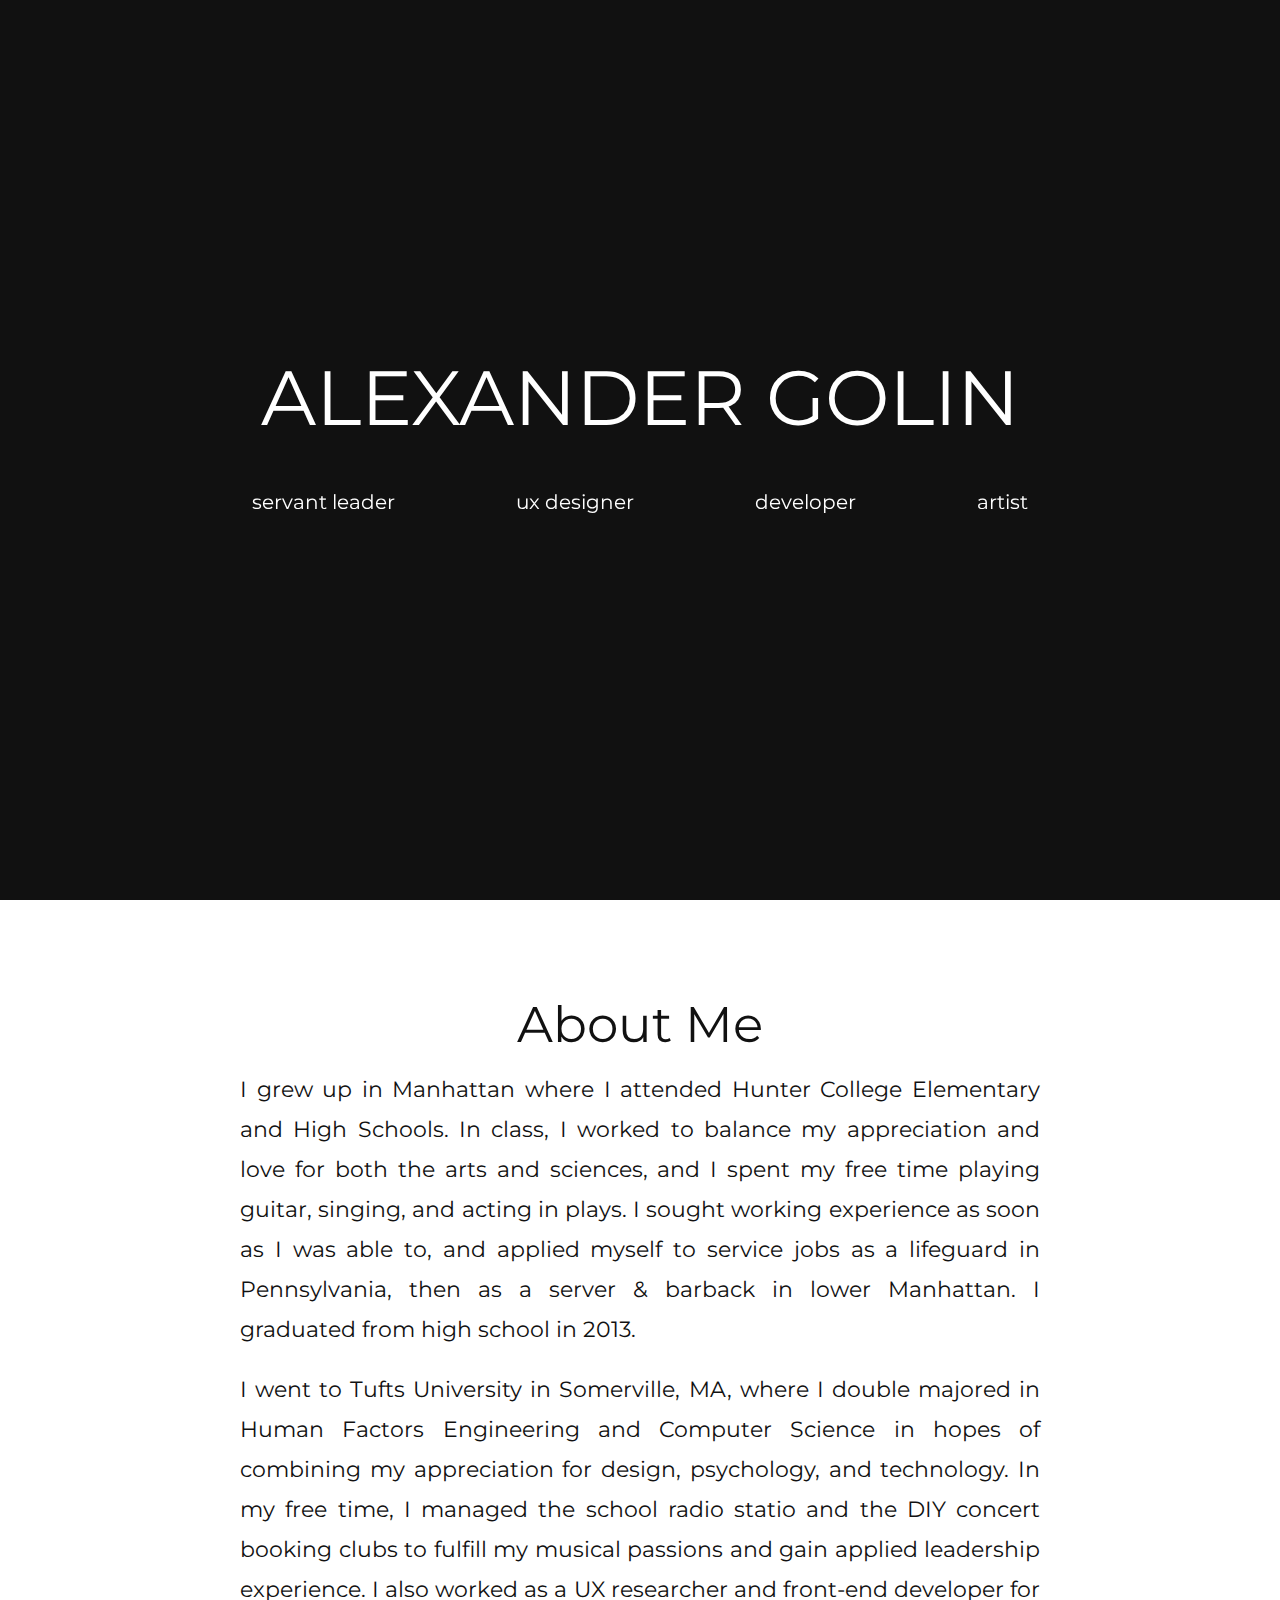
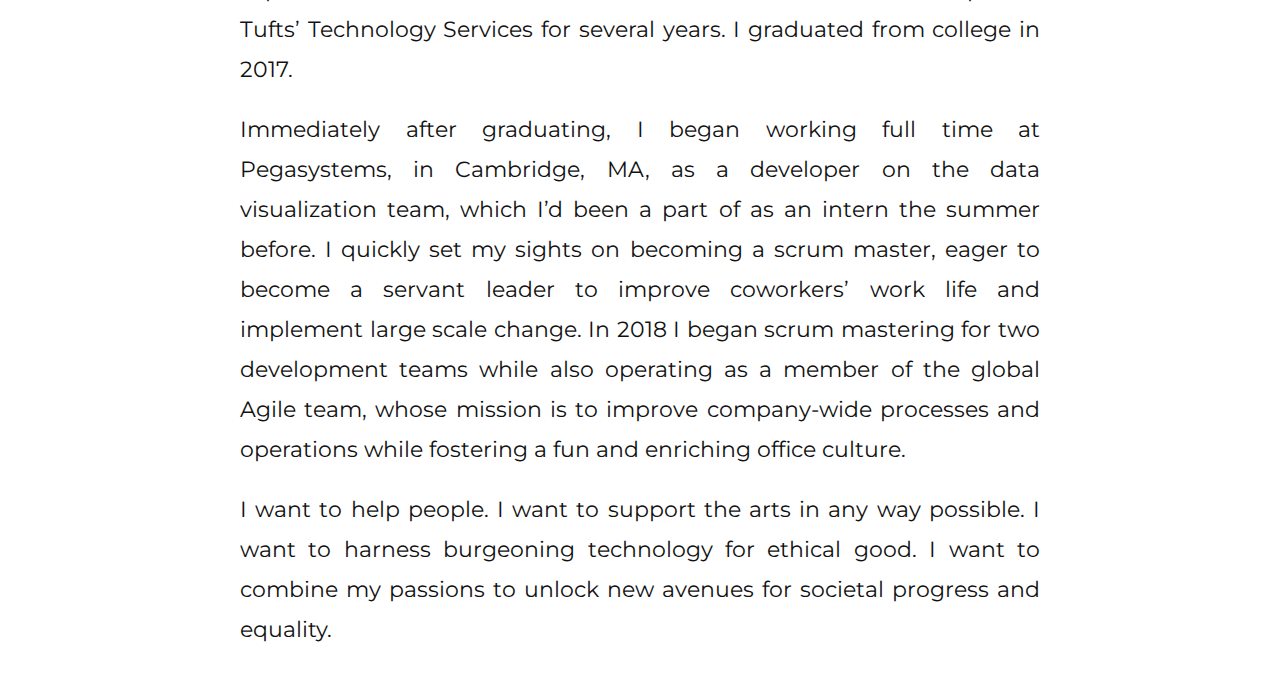
==== index.html @ ef5ee7d5 "init" ====
<!doctype html>
<html class="no-js" lang="en">

<head>
  <meta charset="utf-8">
  <title></title>
  <meta name="description" content="">
  <meta name="viewport" content="width=device-width, initial-scale=1">

  <link rel="manifest" href="site.webmanifest">
  <link rel="apple-touch-icon" href="icon.png">
  <!-- Place favicon.ico in the root directory -->

  <link rel="stylesheet" href="css/reset.css">
  <link rel="stylesheet" href="css/home.css">
  <link href="https://fonts.googleapis.com/css?family=Montserrat&display=swap" rel="stylesheet">


  <meta name="theme-color" content="#fafafa">
</head>

<body>
  <ul class="nav">
    <li>Leadership</li>
    <li>UX</li>
    <li class="logo"><img src="img/AG.png"></li>
    <li>Software</li>
    <li>Arts</li>
  </ul>

  <div class="dummy"></div>

  <div class="landing">
    <h1>ALEXANDER GOLIN</h1>

    <ul>
      <li>servant leader</li>
      <li>ux designer</li>
      <li>developer</li>
      <li>artist</li>
    </ul>
  </div>

  <div class="about">
    <h1>About Me</h1>
    <p>
      I grew up in Manhattan where I attended Hunter College Elementary and High Schools. In class, I worked to balance my appreciation and love for both the arts and sciences, and I spent my free time playing guitar, singing, and acting in plays. I sought working experience as soon as I was able to, and applied myself to service jobs as a lifeguard in Pennsylvania, then as a server & barback in lower Manhattan. I graduated from high school in 2013.
    </p>
    <p>
      I went to Tufts University in Somerville, MA, where I double majored in Human Factors Engineering and Computer Science in hopes of combining my appreciation for design, psychology, and technology. In my free time, I managed the school radio statio and the DIY concert booking clubs to fulfill my musical passions and gain applied leadership experience. I also worked as a UX researcher and front-end developer for Tufts’ Technology Services for several years. I graduated from college in 2017.
    </p>
    <p>
      Immediately after graduating, I began working full time at Pegasystems, in Cambridge, MA, as a developer on the data visualization team, which I’d been a part of as an intern the summer before. I quickly set my sights on becoming a scrum master, eager to become a servant leader to improve coworkers’ work life and implement large scale change. In 2018 I began scrum mastering for two development teams while also operating as a member of the global Agile team, whose mission is to improve company-wide processes and operations while fostering a fun and enriching office culture.
    </p>
    <p>
      I want to help people. I want to support the arts in any way possible. I want to harness burgeoning technology for ethical good. I want to combine my passions to unlock new avenues for societal progress and equality.
    </p>
  </div>

  <ul class="footer">
    <li><a href="mailto:agolin95@gmail.com">agolin95@gmail.com</a></li>
  </ul>

  <script src="js/vendor/modernizr-3.7.1.min.js"></script>
  <script src="https://code.jquery.com/jquery-3.4.1.min.js" integrity="sha256-CSXorXvZcTkaix6Yvo6HppcZGetbYMGWSFlBw8HfCJo=" crossorigin="anonymous"></script>
  <script>window.jQuery || document.write('<script src="js/vendor/jquery-3.4.1.min.js"><\/script>')</script>
  <script src="js/plugins.js"></script>
  <script src="js/main.js"></script>

  <!-- Google Analytics: change UA-XXXXX-Y to be your site's ID. -->
  <script>
    window.ga = function () { ga.q.push(arguments) }; ga.q = []; ga.l = +new Date;
    ga('create', 'UA-XXXXX-Y', 'auto'); ga('set','transport','beacon'); ga('send', 'pageview')
  </script>
  <script src="https://www.google-analytics.com/analytics.js" async></script>
</body>

</html>
---- css/home.css ----
:root {
    --black: #111;
    --white: #fff;
}

html {
    background-color: var(--black);
    font-family: 'Montserrat', sans-serif;
}

.nav {
    background-color: var(--black);
    display: flex;
    width: 100%;
    color: var(--white);
    font-size: 20px;
    padding: 0;
    padding-top: 10px;
    padding-bottom: 10px;
    margin: 0;
    box-shadow: 0px 0px 10px 1px black;
    position: fixed;
    top: 0;
    opacity: 0;
    z-index: 1000;
}

.nav li {
    display: block;
    margin-left: auto;
    margin-right: auto;
    margin-top: 10px;
    margin-bottom: 10px; 
}

.nav li img {
    height: 25px;
}

.landing {
    color: var(--white);
    text-align: center;
    height: 100vh;
    width: 100%;
    position: fixed;
    user-select: none;
}

.landing h1 {
    font-size: 6vw;
    position: relative;
    top: 40vh;
}

.landing ul { 
    position: relative;
    top: 45vh;
    display: flex;
    width: 70%;
    font-size: 20px;
    padding: 0;
    margin-left: auto;
    margin-right: auto;
}

.landing ul li {
    display: block;
    margin-left: auto;
    margin-right: auto;
    margin-top: 10px;
    margin-bottom: 10px; 
}


.about {
    box-sizing: border-box;
    color: var(--black);
    background-color: var(--white);
    text-align: justify;
    padding-top: 100px;
    padding-bottom: 40px;
    width: 100%;
    position: absolute;
    top: 100vh;
    left: 0;
    right: 0;
    min-height: 100vh;
}

.about h1 { 
    font-size: 50px;
    text-align: center;
}

.about p {
    font-size: 22px;
    margin-top: 20px;
    line-height: 40px;
    width: 800px;
    margin-right: auto;
    margin-left: auto;
}


.footer {
    background-color: var(--black);
    display: flex;
    width: 100%;
    color: var(--white);
    font-size: 20px;
    padding: 0;
    padding-top: 10px;
    padding-bottom: 10px;
    margin: 0;
    box-shadow: 0px 0px 10px 1px black;
    position: fixed;
    bottom: 0;
    z-index: 1000;
    opacity: 0;
}

.footer li {
    display: block;
    margin-left: auto;
    margin-right: auto;
    margin-top: 10px;
    margin-bottom: 10px; 
}

.footer li a {
    color: var(--white);
    text-decoration: none;
    cursor: pointer;
}

.footer li a:hover {
    text-decoration: line-through;
}
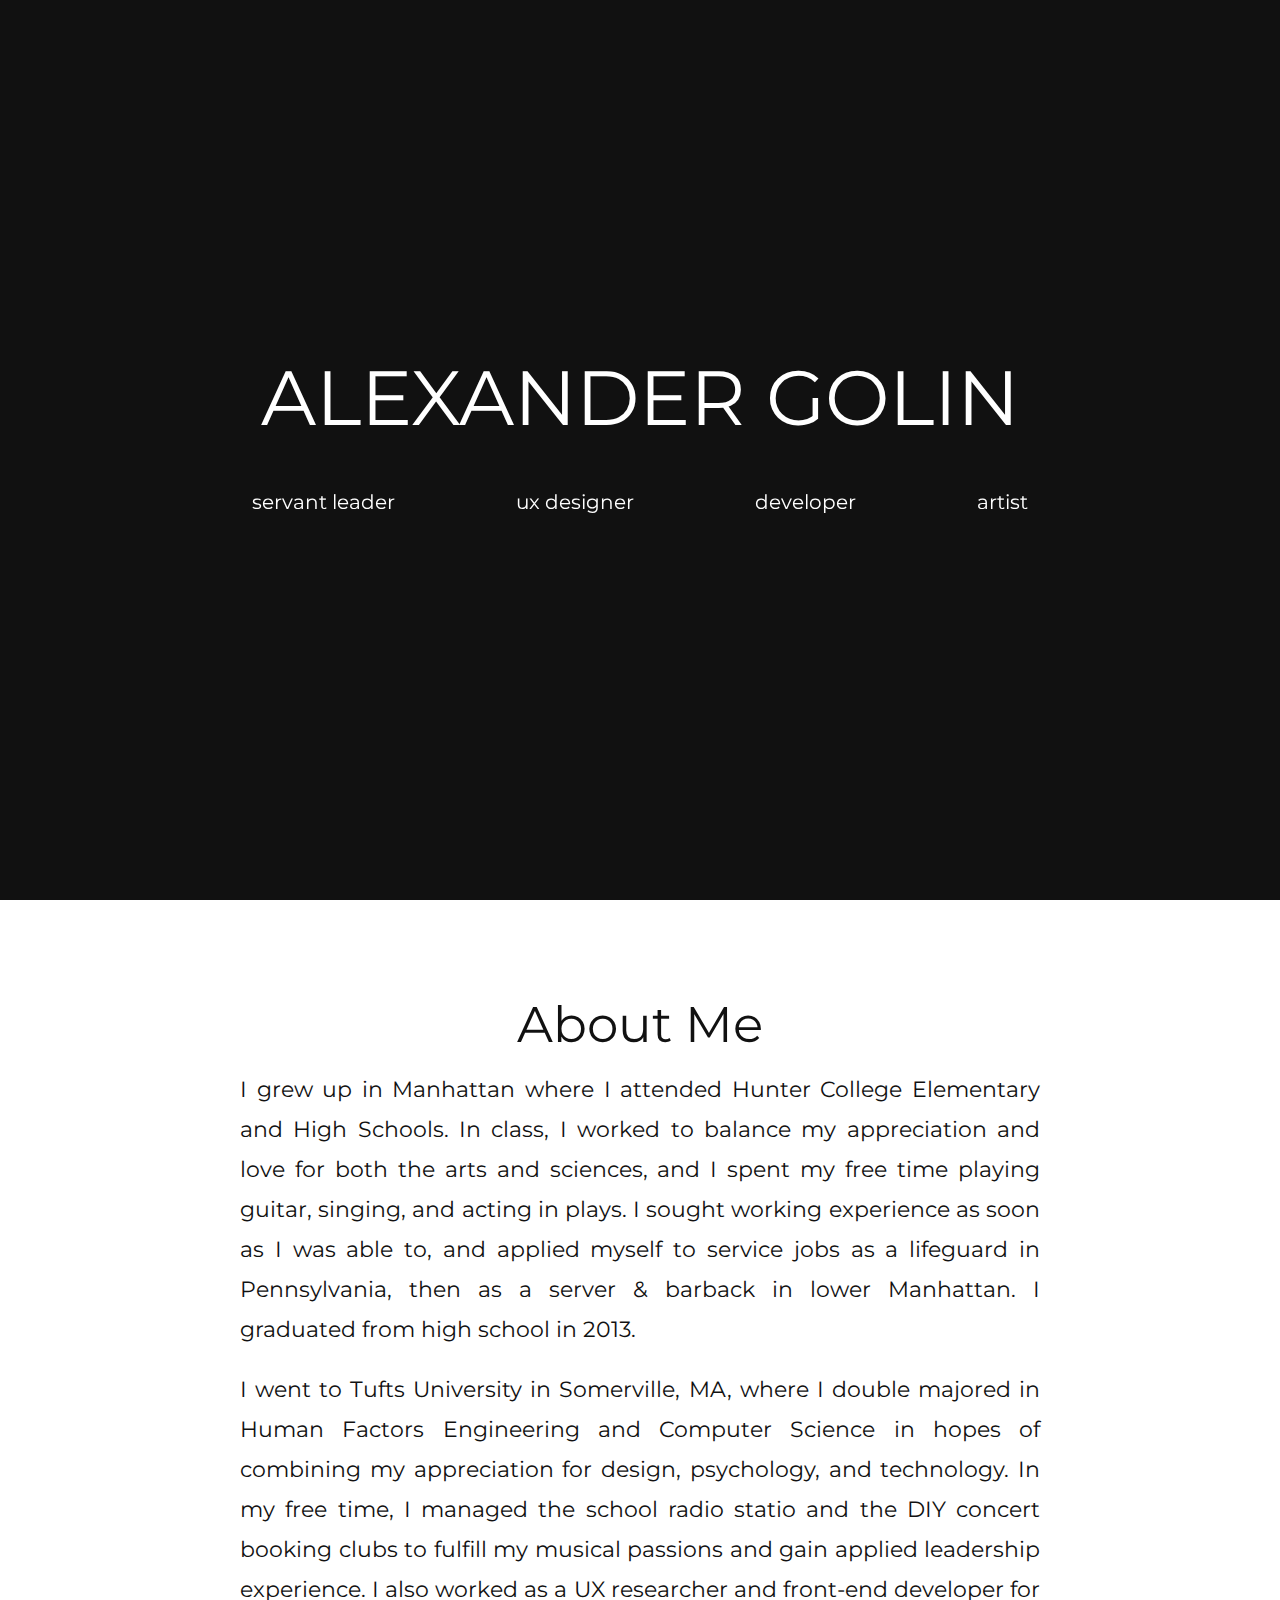
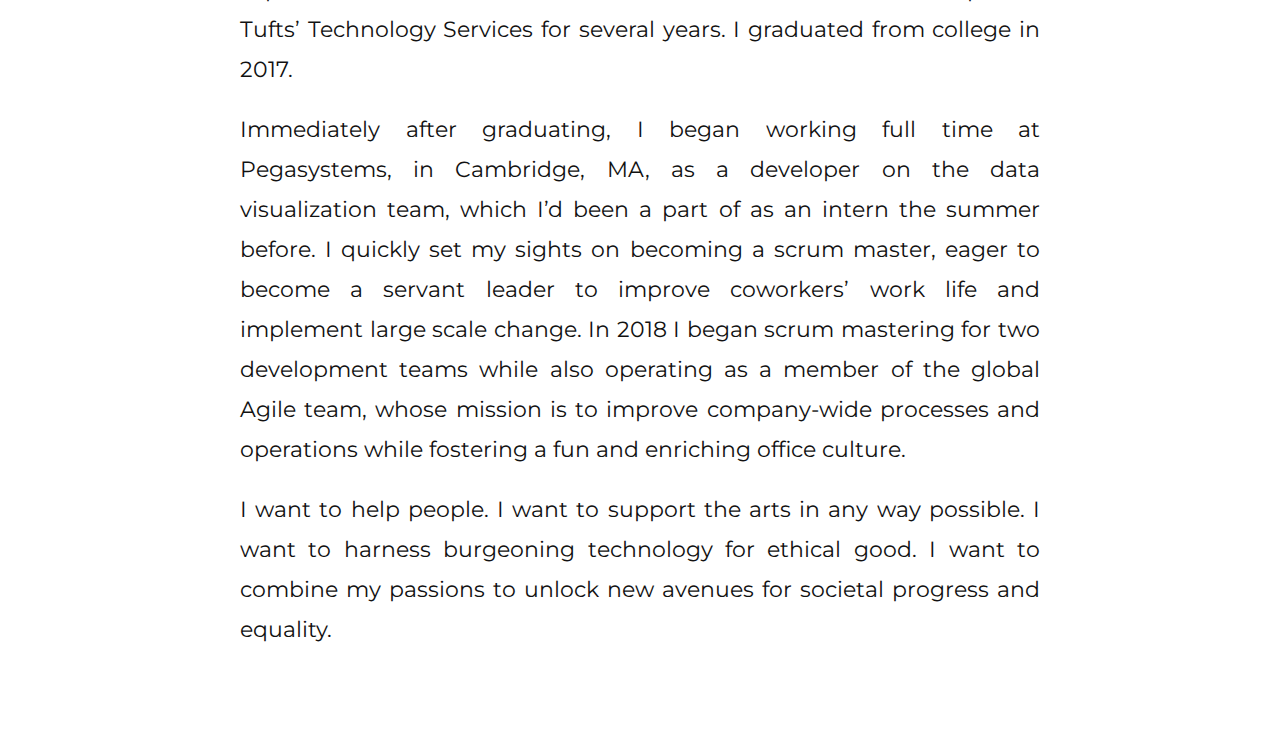
==== commit 26694cbe: "tweaks and upload docs" ====
--- a/index.html
+++ b/index.html
@@ -3,32 +3,27 @@
 
 <head>
   <meta charset="utf-8">
-  <title></title>
+  <title>Alexander Golin</title>
   <meta name="description" content="">
   <meta name="viewport" content="width=device-width, initial-scale=1">
 
   <link rel="manifest" href="site.webmanifest">
   <link rel="apple-touch-icon" href="icon.png">
-  <!-- Place favicon.ico in the root directory -->
 
   <link rel="stylesheet" href="css/reset.css">
+  <link rel="stylesheet" href="css/bars.css">
   <link rel="stylesheet" href="css/home.css">
   <link href="https://fonts.googleapis.com/css?family=Montserrat&display=swap" rel="stylesheet">
-
-
-  <meta name="theme-color" content="#fafafa">
 </head>
 
 <body>
   <ul class="nav">
-    <li>Leadership</li>
-    <li>UX</li>
-    <li class="logo"><img src="img/AG.png"></li>
-    <li>Software</li>
-    <li>Arts</li>
+    <li><a href="leadership.html">leadership</a></li>
+    <li><a href="ux.html">ux</a></li>
+    <li class="logo"><a href="index.html"><img src="img/AG.png"></a></li>
+    <li><a href="software.html">software</a></li>
+    <li><a href="music.html">arts</a></li>
   </ul>
-
-  <div class="dummy"></div>
 
   <div class="landing">
     <h1>ALEXANDER GOLIN</h1>
@@ -65,7 +60,7 @@
   <script src="https://code.jquery.com/jquery-3.4.1.min.js" integrity="sha256-CSXorXvZcTkaix6Yvo6HppcZGetbYMGWSFlBw8HfCJo=" crossorigin="anonymous"></script>
   <script>window.jQuery || document.write('<script src="js/vendor/jquery-3.4.1.min.js"><\/script>')</script>
   <script src="js/plugins.js"></script>
-  <script src="js/main.js"></script>
+  <script src="js/home.js"></script>
 
   <!-- Google Analytics: change UA-XXXXX-Y to be your site's ID. -->
   <script>
--- a/css/bars.css
+++ b/css/bars.css
@@ -0,0 +1,83 @@
+:root {
+    --black: #111;
+    --white: #fff;
+}
+
+html {
+    background-color: var(--black);
+    font-family: 'Montserrat', sans-serif;
+}
+
+.nav {
+    background-color: var(--black);
+    display: flex;
+    width: 100%;
+    color: var(--white);
+    font-size: 20px;
+    padding: 0;
+    padding-top: 10px;
+    padding-bottom: 10px;
+    margin: 0;
+    box-shadow: 0px 0px 10px 1px black;
+    position: fixed;
+    top: 0;
+    z-index: 1000;
+}
+
+.nav li {
+    display: block;
+    margin-left: auto;
+    margin-right: auto;
+    margin-top: 10px;
+    margin-bottom: 10px; 
+    cursor: pointer;
+}
+
+.nav li a {
+    color: var(--white);
+    text-decoration: none;
+    cursor: pointer;
+}
+
+.nav li a:hover {
+    text-decoration: line-through;
+}
+
+.nav li img {
+    height: 25px;
+}
+
+.footer {
+    background-color: var(--black);
+    display: flex;
+    width: 100%;
+    color: var(--white);
+    font-size: 20px;
+    padding: 0;
+    padding-top: 10px;
+    padding-bottom: 10px;
+    margin: 0;
+    box-shadow: 0px 0px 10px 1px black;
+    position: fixed;
+    bottom: 0;
+    z-index: 1000;
+}
+
+.footer li {
+    display: block;
+    margin-left: auto;
+    margin-right: auto;
+    margin-top: 10px;
+    margin-bottom: 10px; 
+}
+
+.footer li a {
+    color: var(--white);
+    text-decoration: none;
+    cursor: pointer;
+}
+
+.footer li a:hover {
+    text-decoration: line-through;
+}
+
--- a/css/home.css
+++ b/css/home.css
@@ -1,42 +1,3 @@
-:root {
-    --black: #111;
-    --white: #fff;
-}
-
-html {
-    background-color: var(--black);
-    font-family: 'Montserrat', sans-serif;
-}
-
-.nav {
-    background-color: var(--black);
-    display: flex;
-    width: 100%;
-    color: var(--white);
-    font-size: 20px;
-    padding: 0;
-    padding-top: 10px;
-    padding-bottom: 10px;
-    margin: 0;
-    box-shadow: 0px 0px 10px 1px black;
-    position: fixed;
-    top: 0;
-    opacity: 0;
-    z-index: 1000;
-}
-
-.nav li {
-    display: block;
-    margin-left: auto;
-    margin-right: auto;
-    margin-top: 10px;
-    margin-bottom: 10px; 
-}
-
-.nav li img {
-    height: 25px;
-}
-
 .landing {
     color: var(--white);
     text-align: center;
@@ -78,7 +39,7 @@
     background-color: var(--white);
     text-align: justify;
     padding-top: 100px;
-    padding-bottom: 40px;
+    padding-bottom: 100px;
     width: 100%;
     position: absolute;
     top: 100vh;
@@ -96,7 +57,9 @@
     font-size: 22px;
     margin-top: 20px;
     line-height: 40px;
-    width: 800px;
+    max-width: 800px;
+    padding-right: 30px;
+    padding-left: 30px;
     margin-right: auto;
     margin-left: auto;
 }
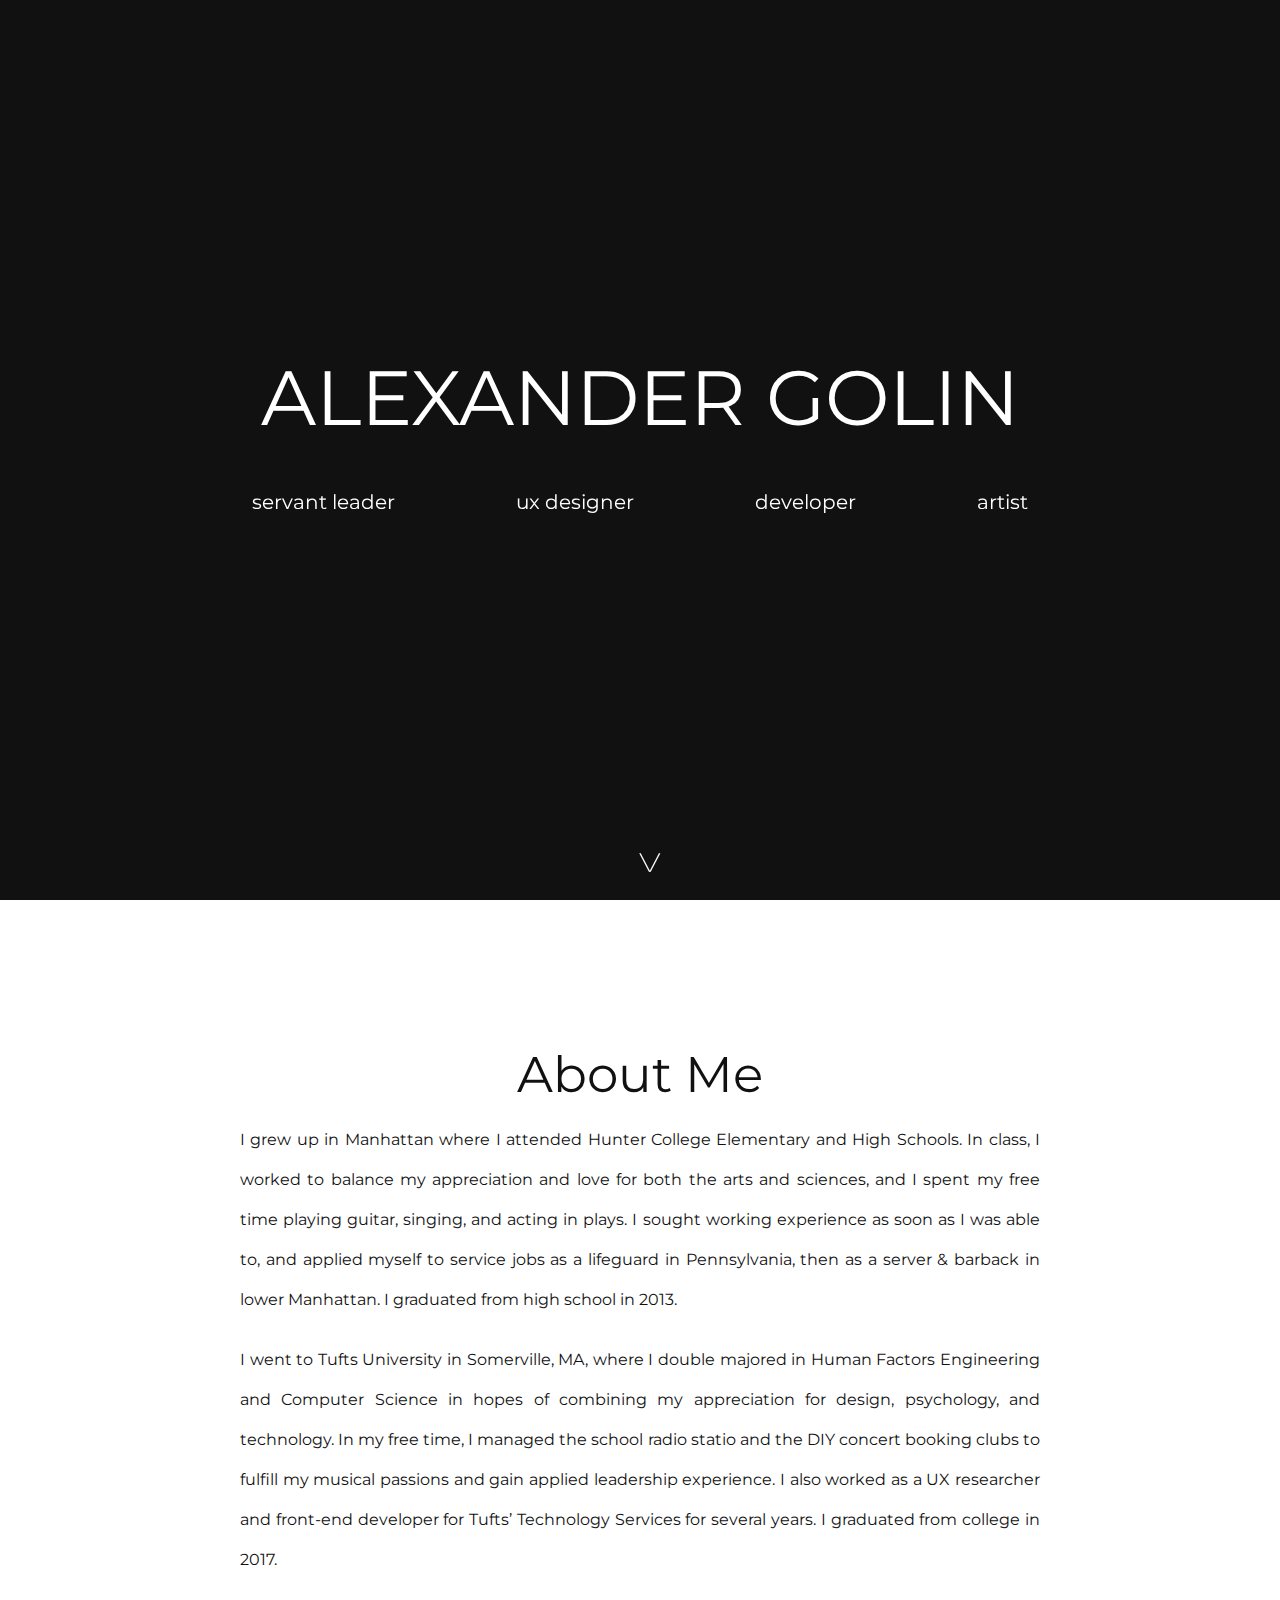
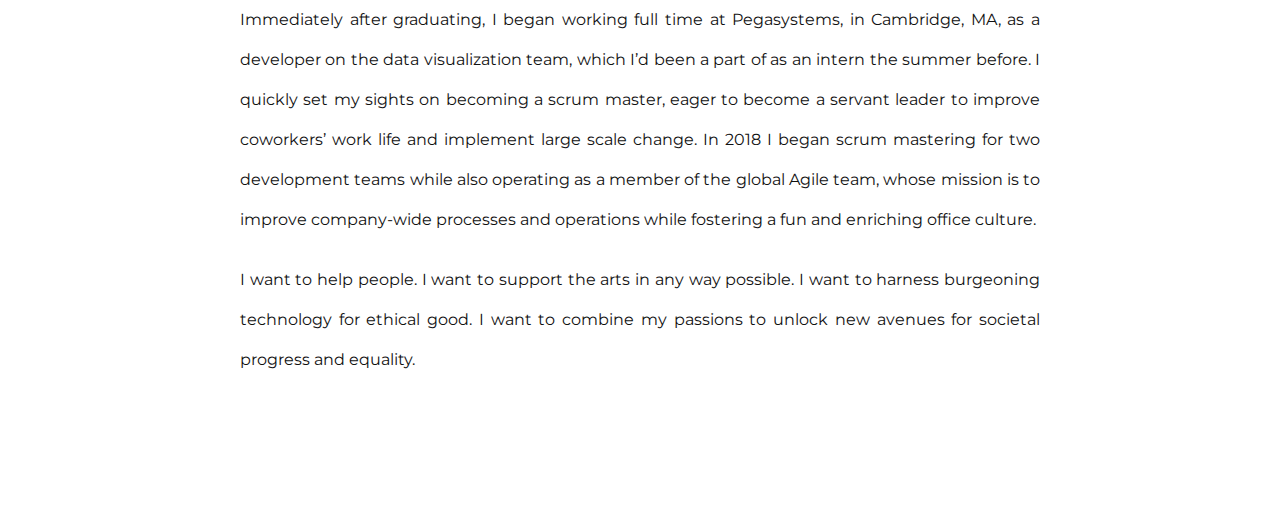
==== commit 18785700: "upload from mac post winter break 2019" ====
--- a/index.html
+++ b/index.html
@@ -29,11 +29,12 @@
     <h1>ALEXANDER GOLIN</h1>
 
     <ul>
-      <li>servant leader</li>
-      <li>ux designer</li>
-      <li>developer</li>
-      <li>artist</li>
+      <li><a href="leadership.html">servant leader</a></li>
+      <li><a href="ux.html">ux designer</a></li>
+      <li><a href="software.html">developer</a></li>
+      <li><a href="music.html">artist</a></li>
     </ul>
+    <div class="scroll"></div>
   </div>
 
   <div class="about">
--- a/css/bars.css
+++ b/css/bars.css
@@ -1,6 +1,7 @@
 :root {
     --black: #111;
     --white: #fff;
+    --gray: #666;
 }
 
 html {
@@ -13,10 +14,10 @@
     display: flex;
     width: 100%;
     color: var(--white);
-    font-size: 20px;
+    font-size: 16px;
     padding: 0;
-    padding-top: 10px;
-    padding-bottom: 10px;
+    padding-top: 5px;
+    padding-bottom: 5px;
     margin: 0;
     box-shadow: 0px 0px 10px 1px black;
     position: fixed;
@@ -44,7 +45,7 @@
 }
 
 .nav li img {
-    height: 25px;
+    height: 15px;
 }
 
 .footer {
@@ -52,12 +53,12 @@
     display: flex;
     width: 100%;
     color: var(--white);
-    font-size: 20px;
+    font-size: 16px;
     padding: 0;
-    padding-top: 10px;
-    padding-bottom: 10px;
+    padding-top: 5px;
+    padding-bottom: 5px;
     margin: 0;
-    box-shadow: 0px 0px 10px 1px black;
+    box-shadow: 0px 0px 5px 1px black;
     position: fixed;
     bottom: 0;
     z-index: 1000;
--- a/css/home.css
+++ b/css/home.css
@@ -32,14 +32,43 @@
     margin-bottom: 10px; 
 }
 
+.landing li a {
+    color: var(--white);
+    text-decoration: none;
+    cursor: pointer;
+}
+
+.landing li a:hover {
+    text-decoration: line-through;
+}
+
+
+.scroll::before{
+    content: '╲╱';
+    color: #fff;
+    position: absolute;
+    text-align: center;
+    animation: bounce 1s ease infinite;
+    top: 95vh
+  }
+  
+  @keyframes bounce {
+    50% {
+      transform: translateY(-25%);
+    }
+    100% {
+      transform: translateY(0);
+    }
+  }
+
 
 .about {
     box-sizing: border-box;
     color: var(--black);
     background-color: var(--white);
     text-align: justify;
-    padding-top: 100px;
-    padding-bottom: 100px;
+    padding-top: 150px;
+    padding-bottom: 150px;
     width: 100%;
     position: absolute;
     top: 100vh;
@@ -54,7 +83,7 @@
 }
 
 .about p {
-    font-size: 22px;
+    font-size: 16px;
     margin-top: 20px;
     line-height: 40px;
     max-width: 800px;
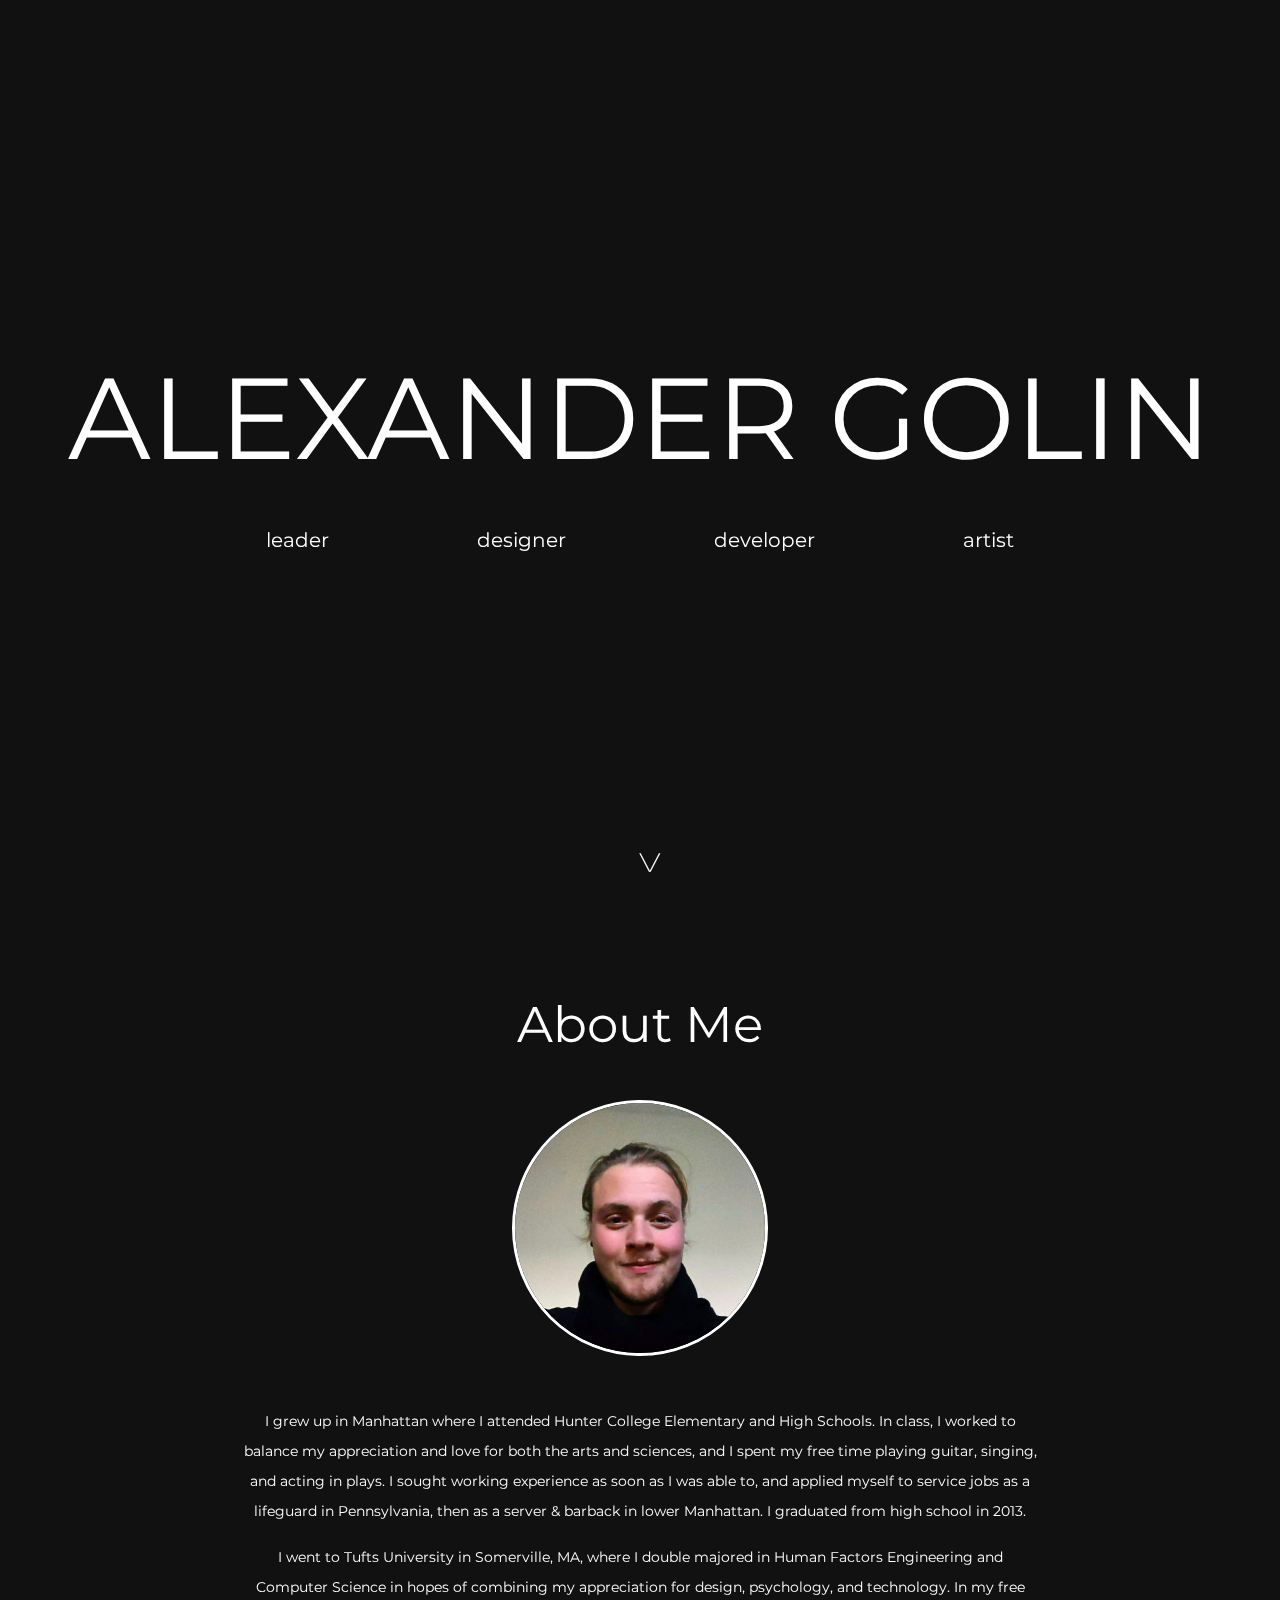
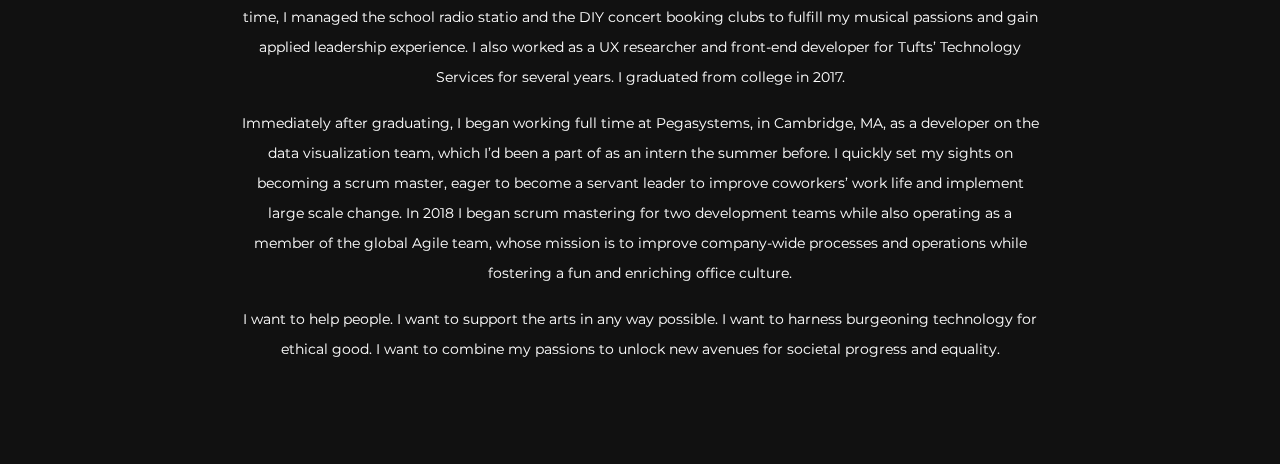
==== commit f74cd263: "major layout updates, icon model" ====
--- a/index.html
+++ b/index.html
@@ -1,5 +1,5 @@
 <!doctype html>
-<html class="no-js" lang="en">
+<html lang="en">
 
 <head>
   <meta charset="utf-8">
@@ -7,68 +7,42 @@
   <meta name="description" content="">
   <meta name="viewport" content="width=device-width, initial-scale=1">
 
-  <link rel="manifest" href="site.webmanifest">
-  <link rel="apple-touch-icon" href="icon.png">
+  <link rel="stylesheet" href="css/reset.css">
+  <link rel="stylesheet" href="css/home.css">
+  <link rel="stylesheet" href="css/content.css">
+  <link rel="stylesheet" href="css/bars.css">
+  <link rel="stylesheet" href="css/modal.css">
+  <link rel="stylesheet" href="css/mobile.css">
 
-  <link rel="stylesheet" href="css/reset.css">
-  <link rel="stylesheet" href="css/bars.css">
-  <link rel="stylesheet" href="css/home.css">
   <link href="https://fonts.googleapis.com/css?family=Montserrat&display=swap" rel="stylesheet">
 </head>
 
 <body>
-  <ul class="nav">
-    <li><a href="leadership.html">leadership</a></li>
-    <li><a href="ux.html">ux</a></li>
-    <li class="logo"><a href="index.html"><img src="img/AG.png"></a></li>
-    <li><a href="software.html">software</a></li>
-    <li><a href="music.html">arts</a></li>
+  <ul class="nav bar">
+    <li class="leadership" onclick="pageload('leadership')">leadership</li>
+    <li class="ux" onclick="pageload('ux')">ux</li>
+    <li class="home logo" onclick="home()"><img src="img/AG.png"></li>
+    <li class="software" onclick="pageload('software')">software</li>
+    <li class="arts" onclick="pageload('music')">arts</li>
   </ul>
+  
+  <div class="wrapper"></div>
 
-  <div class="landing">
-    <h1>ALEXANDER GOLIN</h1>
-
-    <ul>
-      <li><a href="leadership.html">servant leader</a></li>
-      <li><a href="ux.html">ux designer</a></li>
-      <li><a href="software.html">developer</a></li>
-      <li><a href="music.html">artist</a></li>
-    </ul>
-    <div class="scroll"></div>
+  <div class="modal">
+    <div class="backdrop" onclick="modal()"></div>
+    <div class="body">
+      <p>Lorem Ipsum</p>
+      <div class="close" onclick="modal()"></div>
+    </div>
   </div>
 
-  <div class="about">
-    <h1>About Me</h1>
-    <p>
-      I grew up in Manhattan where I attended Hunter College Elementary and High Schools. In class, I worked to balance my appreciation and love for both the arts and sciences, and I spent my free time playing guitar, singing, and acting in plays. I sought working experience as soon as I was able to, and applied myself to service jobs as a lifeguard in Pennsylvania, then as a server & barback in lower Manhattan. I graduated from high school in 2013.
-    </p>
-    <p>
-      I went to Tufts University in Somerville, MA, where I double majored in Human Factors Engineering and Computer Science in hopes of combining my appreciation for design, psychology, and technology. In my free time, I managed the school radio statio and the DIY concert booking clubs to fulfill my musical passions and gain applied leadership experience. I also worked as a UX researcher and front-end developer for Tufts’ Technology Services for several years. I graduated from college in 2017.
-    </p>
-    <p>
-      Immediately after graduating, I began working full time at Pegasystems, in Cambridge, MA, as a developer on the data visualization team, which I’d been a part of as an intern the summer before. I quickly set my sights on becoming a scrum master, eager to become a servant leader to improve coworkers’ work life and implement large scale change. In 2018 I began scrum mastering for two development teams while also operating as a member of the global Agile team, whose mission is to improve company-wide processes and operations while fostering a fun and enriching office culture.
-    </p>
-    <p>
-      I want to help people. I want to support the arts in any way possible. I want to harness burgeoning technology for ethical good. I want to combine my passions to unlock new avenues for societal progress and equality.
-    </p>
-  </div>
-
-  <ul class="footer">
+  <ul class="footer bar">
     <li><a href="mailto:agolin95@gmail.com">agolin95@gmail.com</a></li>
   </ul>
 
-  <script src="js/vendor/modernizr-3.7.1.min.js"></script>
-  <script src="https://code.jquery.com/jquery-3.4.1.min.js" integrity="sha256-CSXorXvZcTkaix6Yvo6HppcZGetbYMGWSFlBw8HfCJo=" crossorigin="anonymous"></script>
-  <script>window.jQuery || document.write('<script src="js/vendor/jquery-3.4.1.min.js"><\/script>')</script>
-  <script src="js/plugins.js"></script>
-  <script src="js/home.js"></script>
+  <script src="https://ajax.googleapis.com/ajax/libs/jquery/3.4.1/jquery.min.js"></script>  
+  <script src="js/main.js"></script>
 
-  <!-- Google Analytics: change UA-XXXXX-Y to be your site's ID. -->
-  <script>
-    window.ga = function () { ga.q.push(arguments) }; ga.q = []; ga.l = +new Date;
-    ga('create', 'UA-XXXXX-Y', 'auto'); ga('set','transport','beacon'); ga('send', 'pageview')
-  </script>
-  <script src="https://www.google-analytics.com/analytics.js" async></script>
 </body>
 
-</html>
+</html>--- a/css/home.css
+++ b/css/home.css
@@ -8,7 +8,7 @@
 }
 
 .landing h1 {
-    font-size: 6vw;
+    font-size: 9vw;
     position: relative;
     top: 40vh;
 }
@@ -30,20 +30,16 @@
     margin-right: auto;
     margin-top: 10px;
     margin-bottom: 10px; 
-}
-
-.landing li a {
     color: var(--white);
     text-decoration: none;
     cursor: pointer;
 }
 
-.landing li a:hover {
+.landing ul li:hover {
     text-decoration: line-through;
 }
 
-
-.scroll::before{
+.arrow::before{
     content: '╲╱';
     color: #fff;
     position: absolute;
@@ -51,7 +47,6 @@
     animation: bounce 1s ease infinite;
     top: 95vh
   }
-  
   @keyframes bounce {
     50% {
       transform: translateY(-25%);
@@ -63,13 +58,6 @@
 
 
 .about {
-    box-sizing: border-box;
-    color: var(--black);
-    background-color: var(--white);
-    text-align: justify;
-    padding-top: 150px;
-    padding-bottom: 150px;
-    width: 100%;
     position: absolute;
     top: 100vh;
     left: 0;
@@ -77,55 +65,12 @@
     min-height: 100vh;
 }
 
-.about h1 { 
-    font-size: 50px;
-    text-align: center;
-}
-
-.about p {
-    font-size: 16px;
-    margin-top: 20px;
-    line-height: 40px;
-    max-width: 800px;
-    padding-right: 30px;
-    padding-left: 30px;
-    margin-right: auto;
+.about .profpic {
+    height: 250px;
+    width: 250px;
     margin-left: auto;
-}
-
-
-.footer {
-    background-color: var(--black);
-    display: flex;
-    width: 100%;
-    color: var(--white);
-    font-size: 20px;
-    padding: 0;
-    padding-top: 10px;
-    padding-bottom: 10px;
-    margin: 0;
-    box-shadow: 0px 0px 10px 1px black;
-    position: fixed;
-    bottom: 0;
-    z-index: 1000;
-    opacity: 0;
-}
-
-.footer li {
-    display: block;
-    margin-left: auto;
-    margin-right: auto;
-    margin-top: 10px;
-    margin-bottom: 10px; 
-}
-
-.footer li a {
-    color: var(--white);
-    text-decoration: none;
-    cursor: pointer;
-}
-
-.footer li a:hover {
-    text-decoration: line-through;
-}
-
+    margin-top: 50px;
+    margin-bottom: 50px;
+    border: solid white 3px;
+    border-radius: 100%;
+}--- a/css/content.css
+++ b/css/content.css
@@ -0,0 +1,144 @@
+.content {
+    box-sizing: border-box;
+    padding-top: 100px;
+    padding-bottom: 100px;
+    text-align: center;
+    background-color:transparent;
+    color: var(--white);
+    min-height: 100vh;
+    width: 100%;
+}
+
+.content h1 {
+    font-size: 50px;
+    text-align: center;
+}
+
+.content p {
+    font-size: 14px;
+    line-height: 30px;
+    max-width: 800px;
+    padding-right: 30px;
+    padding-left: 30px;
+    margin-right: auto;
+    margin-left: auto;
+}
+
+.content h2 {
+    margin-top: 50px;
+    font-size: 30px;
+    text-align: center;
+}
+
+.content h3 {
+    font-size: 20px;
+    text-align: center;
+    margin-top: 5px;
+}
+
+.content a {
+    text-decoration: none;
+    color: var(--black);
+}
+
+.content a:hover {
+    text-decoration: line-through;
+    color: var(--gray);
+}
+
+.content .icons {
+    display: flex;
+    flex-flow: row wrap;
+    justify-content: center;
+    align-items: center;
+    max-width: 900px;
+    margin-left: auto;
+    margin-right: auto;
+}
+
+.content .icon {
+    margin-top: 10px;
+    margin-bottom: 10px;
+    border: solid white 3px;
+    border-radius: 100%;
+    margin-left: auto;
+    margin-right: auto;
+    overflow: hidden;
+    position: relative;
+}
+
+.content .icon img {
+    height: 100%;
+}
+
+.content .icon h1, .content .icon h2 {
+    opacity: 0%;
+    position: absolute;
+    width: 100%;
+    text-align: center;
+}
+
+.content .icon h1 {
+    top: 35%;
+}
+
+.content .icon h2 {
+    bottom: 25%;
+}
+
+.content .icon:hover img{
+    opacity: 0%;
+} 
+
+.content .icon:hover h1, .content .icon:hover h2{
+    opacity: 100%;
+} 
+
+.leadership.content .icon {
+    width: 400px;
+    height: 400px;
+}
+.leadership.content .icon h1, .leadership.content .icon h2{
+    font-size: 35px;
+}
+
+.ux.content .icon {
+    width: 200px;
+    height: 200px;
+}
+.ux.content .icon h1, .ux.content .icon h2{
+    font-size: 20px;
+}
+
+.software.content .icon {
+    width: 200px;
+    height: 200px;
+}
+.software.content .icon h1, .software.content .icon h2{
+    font-size: 20px;
+}
+
+
+
+
+
+
+
+
+@keyframes fadeOut {
+    0% {
+        opacity: 100%;
+    }
+    100% {
+        opacity: 50%;
+    }
+}
+
+@keyframes fadeIn {
+    0% {
+        opacity: 50%;
+    }
+    100% {
+        opacity: 100%;
+    }
+}
--- a/css/bars.css
+++ b/css/bars.css
@@ -10,75 +10,49 @@
 }
 
 .nav {
+    top: 0;
+}
+
+.footer {
+    bottom: 0;
+}
+
+.bar {
     background-color: var(--black);
     display: flex;
     width: 100%;
     color: var(--white);
-    font-size: 16px;
     padding: 0;
     padding-top: 5px;
     padding-bottom: 5px;
     margin: 0;
     box-shadow: 0px 0px 10px 1px black;
     position: fixed;
-    top: 0;
     z-index: 1000;
 }
 
-.nav li {
+.bar li {
     display: block;
     margin-left: auto;
     margin-right: auto;
     margin-top: 10px;
     margin-bottom: 10px; 
+    color: var(--white);
+    text-decoration: none;
     cursor: pointer;
+    font-size: 14px;
 }
 
-.nav li a {
+.bar li a {
     color: var(--white);
     text-decoration: none;
     cursor: pointer;
 }
 
-.nav li a:hover {
+.bar li:hover {
     text-decoration: line-through;
 }
 
-.nav li img {
+.bar li img {
     height: 15px;
-}
-
-.footer {
-    background-color: var(--black);
-    display: flex;
-    width: 100%;
-    color: var(--white);
-    font-size: 16px;
-    padding: 0;
-    padding-top: 5px;
-    padding-bottom: 5px;
-    margin: 0;
-    box-shadow: 0px 0px 5px 1px black;
-    position: fixed;
-    bottom: 0;
-    z-index: 1000;
-}
-
-.footer li {
-    display: block;
-    margin-left: auto;
-    margin-right: auto;
-    margin-top: 10px;
-    margin-bottom: 10px; 
-}
-
-.footer li a {
-    color: var(--white);
-    text-decoration: none;
-    cursor: pointer;
-}
-
-.footer li a:hover {
-    text-decoration: line-through;
-}
-
+}--- a/css/modal.css
+++ b/css/modal.css
@@ -0,0 +1,30 @@
+.modal {
+    visibility: hidden;
+}
+
+.modal .backdrop{
+    width: 100vw;
+    height: 100vh;
+    background-color: rgba(0,0,0,0.6);
+    position: fixed;
+    top: 0;
+}
+
+.modal .body {
+    position: fixed;
+    top: 50px;
+    width: 80vw;
+    height: 80%;
+    margin-left: 10vw;
+    margin-right: 10vw;
+    margin-top: 25px;
+    border: solid white 3px;
+    border-radius: 20px;
+    background-color: var(--black);
+    color: var(--white);
+}
+.modal .close {
+    height: 25px;
+    width: 100px;
+    background-color: var(--white);
+}--- a/css/mobile.css
+++ b/css/mobile.css
@@ -0,0 +1,5 @@
+@media only screen and (max-width: 550px) {
+    body {
+      display: none;
+    }
+  }